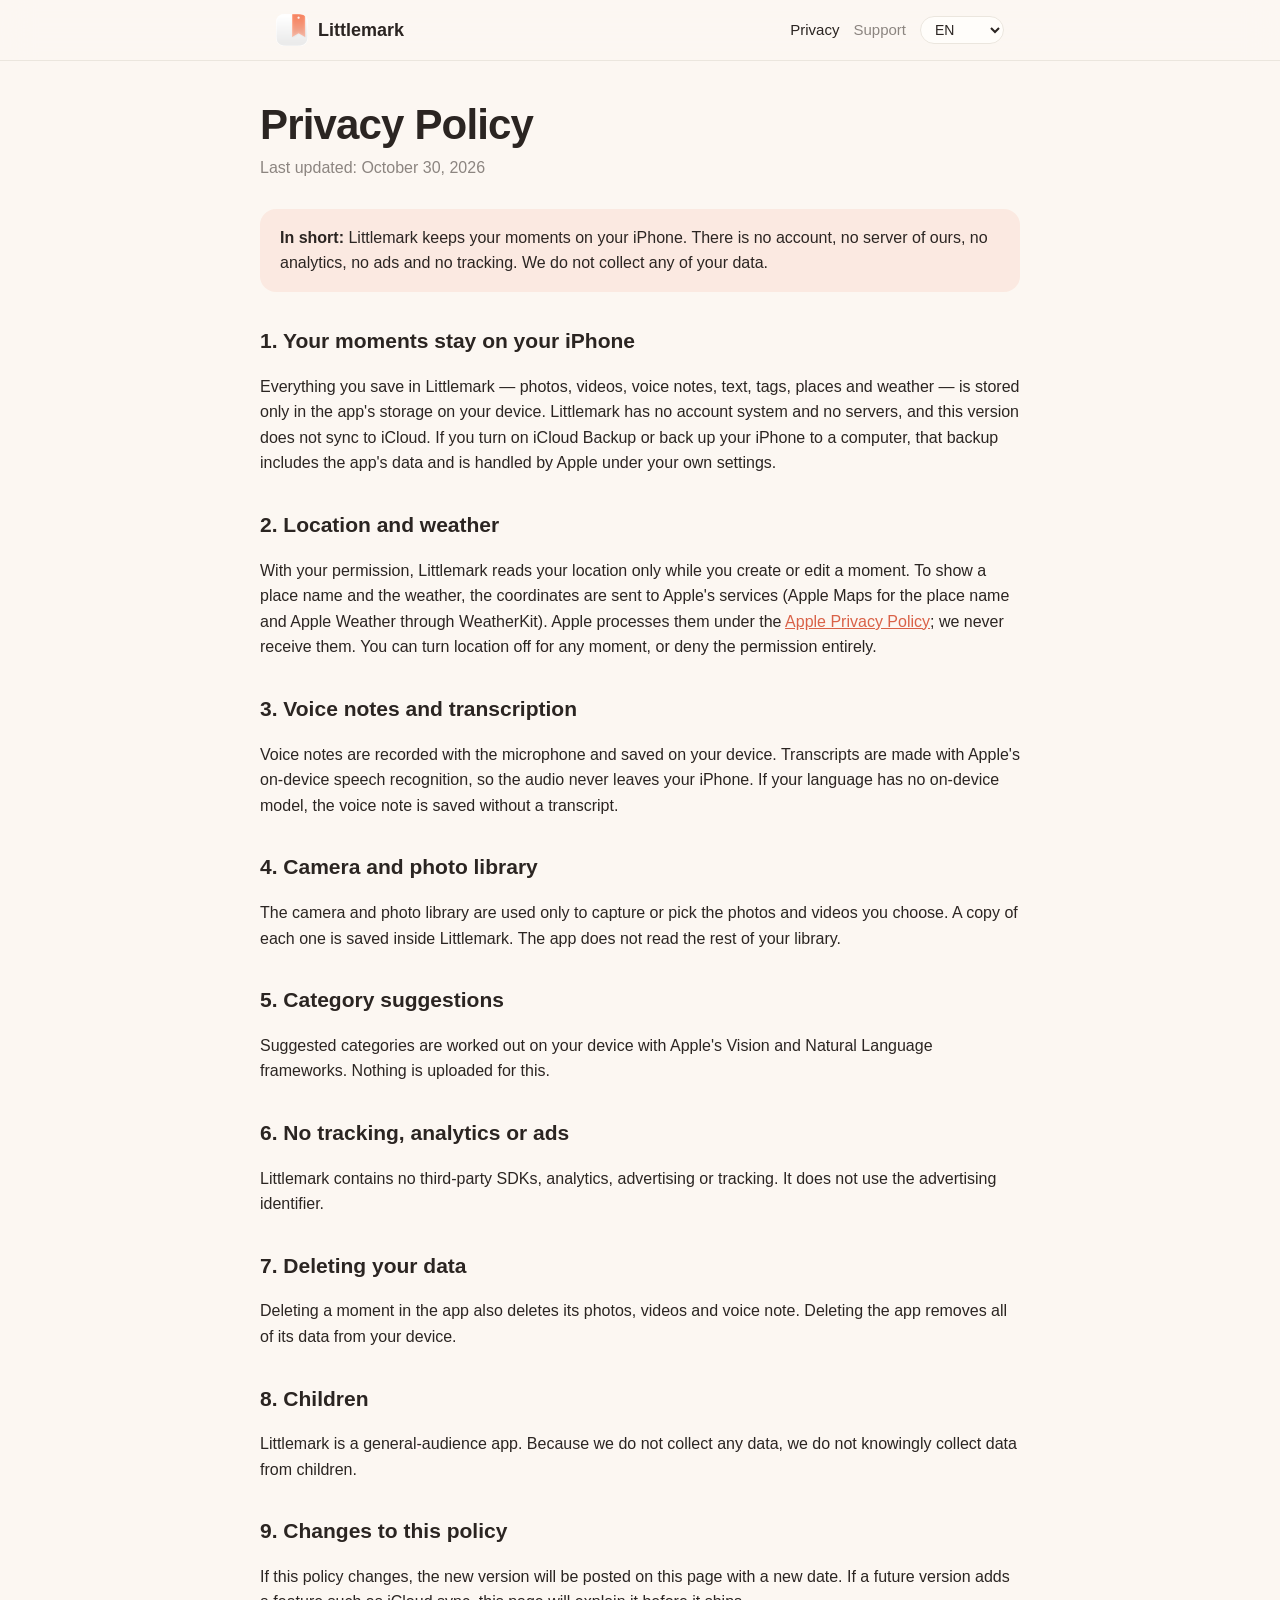
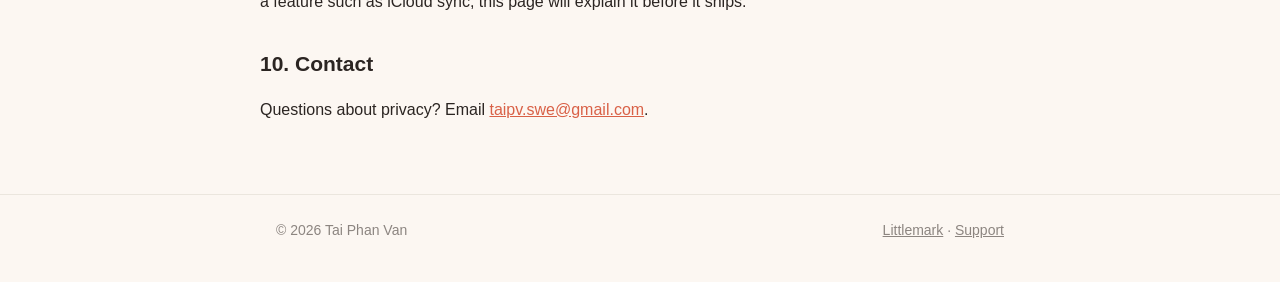
==== littlemark-landing/privacy.html @ 11c341d3 "feat(site): landing, privacy and support pages Static index, privacy and support pages in en/vi/ja, " ====
<!DOCTYPE html>
<html lang="en">
<head>
  <meta charset="UTF-8">
  <meta name="viewport" content="width=device-width, initial-scale=1.0">
  <title>Privacy Policy — Littlemark</title>
  <meta name="description" content="Littlemark keeps your moments on your iPhone. No account, no tracking, no data collection.">
  <link rel="icon" type="image/png" href="assets/app-icon.png">
  <link rel="apple-touch-icon" href="assets/apple-touch-icon.png">
  <link rel="stylesheet" href="assets/site.css">
</head>
<body>
  <nav>
    <div class="wrap">
      <a class="brand" href="index.html"><img src="assets/app-icon.png" alt="">Littlemark</a>
      <div class="nav-links">
        <a href="privacy.html" aria-current="page" data-i18n="nav.privacy">Privacy</a>
        <a href="support.html" data-i18n="nav.support">Support</a>
        <select class="lang" aria-label="Language">
          <option value="en">EN</option>
          <option value="vi">VI</option>
          <option value="ja">日本語</option>
        </select>
      </div>
    </div>
  </nav>

  <main class="wrap doc">
    <h1 data-i18n="title">Privacy Policy</h1>
    <p class="updated" data-i18n="updated">Last updated: October 30, 2026</p>

    <p class="summary" data-i18n="summary"><strong>In short:</strong> Littlemark keeps your moments on your iPhone. There is no account, no server of ours, no analytics, no ads and no tracking. We do not collect any of your data.</p>

    <h2 data-i18n="s1.title">1. Your moments stay on your iPhone</h2>
    <p data-i18n="s1.body">Everything you save in Littlemark — photos, videos, voice notes, text, tags, places and weather — is stored only in the app's storage on your device. Littlemark has no account system and no servers, and this version does not sync to iCloud. If you turn on iCloud Backup or back up your iPhone to a computer, that backup includes the app's data and is handled by Apple under your own settings.</p>

    <h2 data-i18n="s2.title">2. Location and weather</h2>
    <p data-i18n="s2.body">With your permission, Littlemark reads your location only while you create or edit a moment. To show a place name and the weather, the coordinates are sent to Apple's services (Apple Maps for the place name and Apple Weather through WeatherKit). Apple processes them under the <a href="https://www.apple.com/legal/privacy/">Apple Privacy Policy</a>; we never receive them. You can turn location off for any moment, or deny the permission entirely.</p>

    <h2 data-i18n="s3.title">3. Voice notes and transcription</h2>
    <p data-i18n="s3.body">Voice notes are recorded with the microphone and saved on your device. Transcripts are made with Apple's on-device speech recognition, so the audio never leaves your iPhone. If your language has no on-device model, the voice note is saved without a transcript.</p>

    <h2 data-i18n="s4.title">4. Camera and photo library</h2>
    <p data-i18n="s4.body">The camera and photo library are used only to capture or pick the photos and videos you choose. A copy of each one is saved inside Littlemark. The app does not read the rest of your library.</p>

    <h2 data-i18n="s5.title">5. Category suggestions</h2>
    <p data-i18n="s5.body">Suggested categories are worked out on your device with Apple's Vision and Natural Language frameworks. Nothing is uploaded for this.</p>

    <h2 data-i18n="s6.title">6. No tracking, analytics or ads</h2>
    <p data-i18n="s6.body">Littlemark contains no third-party SDKs, analytics, advertising or tracking. It does not use the advertising identifier.</p>

    <h2 data-i18n="s7.title">7. Deleting your data</h2>
    <p data-i18n="s7.body">Deleting a moment in the app also deletes its photos, videos and voice note. Deleting the app removes all of its data from your device.</p>

    <h2 data-i18n="s8.title">8. Children</h2>
    <p data-i18n="s8.body">Littlemark is a general-audience app. Because we do not collect any data, we do not knowingly collect data from children.</p>

    <h2 data-i18n="s9.title">9. Changes to this policy</h2>
    <p data-i18n="s9.body">If this policy changes, the new version will be posted on this page with a new date. If a future version adds a feature such as iCloud sync, this page will explain it before it ships.</p>

    <h2 data-i18n="s10.title">10. Contact</h2>
    <p data-i18n="s10.body">Questions about privacy? Email <a href="mailto:taipv.swe@gmail.com">taipv.swe@gmail.com</a>.</p>
  </main>

  <footer>
    <div class="wrap">
      <span data-i18n="footer.rights">© 2026 Tai Phan Van</span>
      <span><a href="index.html">Littlemark</a> · <a href="support.html" data-i18n="nav.support">Support</a></span>
    </div>
  </footer>

  <script>
    window.PAGE_STRINGS = {
      vi: {
        "meta.title": "Chính sách quyền riêng tư — Littlemark",
        "title": "Chính sách quyền riêng tư",
        "updated": "Cập nhật lần cuối: 30/10/2026",
        "summary": "<strong>Tóm tắt:</strong> Littlemark giữ các khoảnh khắc của bạn ngay trên iPhone. Không tài khoản, không máy chủ riêng, không phân tích, không quảng cáo, không theo dõi. Chúng tôi không thu thập bất kỳ dữ liệu nào của bạn.",
        "s1.title": "1. Khoảnh khắc của bạn ở lại trên iPhone",
        "s1.body": "Mọi thứ bạn lưu trong Littlemark — ảnh, video, ghi âm, văn bản, thẻ, địa điểm và thời tiết — chỉ được lưu trong bộ nhớ của app trên thiết bị. Littlemark không có tài khoản, không có máy chủ, và phiên bản này không đồng bộ iCloud. Nếu bạn bật Sao lưu iCloud hoặc sao lưu iPhone vào máy tính, bản sao lưu đó sẽ bao gồm dữ liệu của app và do Apple xử lý theo cài đặt của bạn.",
        "s2.title": "2. Vị trí và thời tiết",
        "s2.body": "Khi bạn cho phép, Littlemark chỉ đọc vị trí lúc bạn tạo hoặc chỉnh sửa một khoảnh khắc. Để hiển thị tên địa điểm và thời tiết, toạ độ được gửi tới dịch vụ của Apple (Apple Maps cho tên địa điểm và Apple Weather qua WeatherKit). Apple xử lý dữ liệu này theo <a href=\"https://www.apple.com/vn/legal/privacy/\">Chính sách quyền riêng tư của Apple</a>; chúng tôi không bao giờ nhận được. Bạn có thể tắt vị trí cho từng khoảnh khắc hoặc từ chối quyền này.",
        "s3.title": "3. Ghi âm và chuyển giọng nói thành văn bản",
        "s3.body": "Ghi âm được thu bằng micro và lưu trên thiết bị. Văn bản được tạo bằng tính năng nhận dạng giọng nói ngay trên máy của Apple, nên âm thanh không bao giờ rời khỏi iPhone. Nếu ngôn ngữ của bạn chưa hỗ trợ nhận dạng trên máy, ghi âm sẽ được lưu mà không có văn bản.",
        "s4.title": "4. Camera và thư viện ảnh",
        "s4.body": "Camera và thư viện ảnh chỉ được dùng để chụp hoặc chọn ảnh, video mà bạn chọn. Mỗi tệp được lưu một bản sao trong Littlemark. App không đọc phần còn lại của thư viện.",
        "s5.title": "5. Gợi ý danh mục",
        "s5.body": "Danh mục gợi ý được tính ngay trên thiết bị bằng framework Vision và Natural Language của Apple. Không có gì được tải lên cho việc này.",
        "s6.title": "6. Không theo dõi, không phân tích, không quảng cáo",
        "s6.body": "Littlemark không chứa SDK bên thứ ba, công cụ phân tích, quảng cáo hay theo dõi. App không dùng mã định danh quảng cáo.",
        "s7.title": "7. Xoá dữ liệu",
        "s7.body": "Xoá một khoảnh khắc trong app sẽ xoá luôn ảnh, video và ghi âm của nó. Xoá app sẽ xoá toàn bộ dữ liệu của app khỏi thiết bị.",
        "s8.title": "8. Trẻ em",
        "s8.body": "Littlemark dành cho mọi lứa tuổi. Vì không thu thập dữ liệu nào, chúng tôi không cố ý thu thập dữ liệu của trẻ em.",
        "s9.title": "9. Thay đổi chính sách",
        "s9.body": "Nếu chính sách này thay đổi, phiên bản mới sẽ được đăng tại trang này kèm ngày cập nhật. Nếu phiên bản sau có thêm tính năng như đồng bộ iCloud, trang này sẽ giải thích trước khi phát hành.",
        "s10.title": "10. Liên hệ",
        "s10.body": "Có câu hỏi về quyền riêng tư? Email <a href=\"mailto:taipv.swe@gmail.com\">taipv.swe@gmail.com</a>."
      },
      ja: {
        "meta.title": "プライバシーポリシー — Littlemark",
        "title": "プライバシーポリシー",
        "updated": "最終更新日：2026年10月30日",
        "summary": "<strong>概要：</strong>Littlemark はあなたのモーメントを iPhone の中だけに保存します。アカウント、独自サーバー、分析、広告、トラッキングは一切ありません。私たちはあなたのデータを収集しません。",
        "s1.title": "1. モーメントは iPhone の中に",
        "s1.body": "Littlemark に保存したもの（写真、動画、音声メモ、テキスト、タグ、場所、天気）はすべて、デバイス上のアプリ領域にのみ保存されます。アカウントやサーバーはなく、このバージョンは iCloud と同期しません。iCloud バックアップやコンピュータへのバックアップを有効にしている場合、そのバックアップにはアプリのデータが含まれ、あなたの設定に従って Apple が管理します。",
        "s2.title": "2. 位置情報と天気",
        "s2.body": "許可された場合のみ、モーメントの作成・編集中に位置情報を読み取ります。場所の名前と天気を表示するため、座標は Apple のサービス（場所の名前は Apple マップ、天気は WeatherKit 経由の Apple Weather）に送信されます。これらは <a href=\"https://www.apple.com/jp/legal/privacy/\">Apple のプライバシーポリシー</a>に従って処理され、私たちが受け取ることはありません。モーメントごとに位置情報をオフにしたり、許可を拒否したりできます。",
        "s3.title": "3. 音声メモと文字起こし",
        "s3.body": "音声メモはマイクで録音され、デバイスに保存されます。文字起こしは Apple のオンデバイス音声認識で行われるため、音声が iPhone の外に出ることはありません。お使いの言語がオンデバイス認識に対応していない場合は、文字起こしなしで保存されます。",
        "s4.title": "4. カメラと写真ライブラリ",
        "s4.body": "カメラと写真ライブラリは、あなたが選んだ写真や動画の撮影・選択にのみ使用します。選んだものはコピーが Littlemark 内に保存されます。それ以外のライブラリは読み取りません。",
        "s5.title": "5. カテゴリの提案",
        "s5.body": "カテゴリの提案は、Apple の Vision と Natural Language フレームワークを使ってデバイス上で行われます。そのために何かがアップロードされることはありません。",
        "s6.title": "6. トラッキング・分析・広告なし",
        "s6.body": "Littlemark にはサードパーティ SDK、分析、広告、トラッキングは含まれていません。広告識別子も使用しません。",
        "s7.title": "7. データの削除",
        "s7.body": "アプリでモーメントを削除すると、その写真、動画、音声メモも削除されます。アプリを削除すると、すべてのデータがデバイスから消去されます。",
        "s8.title": "8. お子様について",
        "s8.body": "Littlemark は一般向けのアプリです。データを収集しないため、お子様のデータを意図的に収集することはありません。",
        "s9.title": "9. ポリシーの変更",
        "s9.body": "このポリシーを変更する場合は、新しい日付とともにこのページに掲載します。将来 iCloud 同期などの機能を追加する場合は、リリース前にこのページで説明します。",
        "s10.title": "10. お問い合わせ",
        "s10.body": "プライバシーに関するご質問は <a href=\"mailto:taipv.swe@gmail.com\">taipv.swe@gmail.com</a> までご連絡ください。"
      }
    };
  </script>
  <script src="assets/i18n.js"></script>
</body>
</html>
---- littlemark-landing/assets/site.css ----
:root {
  --accent: #F58563;
  --accent-dark: #D96147;
  --accent-soft: rgba(245, 133, 99, 0.12);
  --bg: #FCF7F2;
  --surface: #FFFDFA;
  --border: #EBE6DE;
  --text: #2B2522;
  --text-secondary: #8C8580;
}

@media (prefers-color-scheme: dark) {
  :root {
    --accent: #F58563;
    --accent-dark: #F29A7D;
    --accent-soft: rgba(245, 133, 99, 0.16);
    --bg: #161312;
    --surface: #211C1A;
    --border: #352E2B;
    --text: #F4EEEA;
    --text-secondary: #A89F99;
  }
}

* { box-sizing: border-box; }

html { -webkit-text-size-adjust: 100%; }

body {
  margin: 0;
  background: var(--bg);
  color: var(--text);
  font-family: ui-rounded, "SF Pro Rounded", -apple-system, BlinkMacSystemFont, "Segoe UI", "Hiragino Sans", "Noto Sans JP", sans-serif;
  line-height: 1.6;
  overflow-x: hidden;
}

a { color: var(--accent-dark); }

.wrap { max-width: 760px; margin: 0 auto; padding: 0 16px; }

/* Nav */
nav {
  position: sticky; top: 0; z-index: 10;
  background: color-mix(in srgb, var(--bg) 85%, transparent);
  backdrop-filter: blur(16px); -webkit-backdrop-filter: blur(16px);
  border-bottom: 1px solid var(--border);
}
nav .wrap { display: flex; align-items: center; justify-content: space-between; height: 60px; gap: 12px; }
.brand { display: flex; align-items: center; gap: 10px; text-decoration: none; color: var(--text); font-weight: 700; font-size: 18px; }
.brand img { width: 32px; height: 32px; border-radius: 8px; }
.nav-links { display: flex; align-items: center; gap: 14px; font-size: 15px; }
.nav-links a { text-decoration: none; color: var(--text-secondary); }
.nav-links a:hover, .nav-links a[aria-current="page"] { color: var(--text); }
.lang {
  font: inherit; font-size: 14px; color: var(--text);
  background: var(--surface); border: 1px solid var(--border); border-radius: 999px;
  padding: 4px 10px;
}

/* Hero */
.hero { text-align: center; padding: 64px 0 40px; }
.hero img.icon { width: 112px; height: 112px; border-radius: 26px; box-shadow: 0 12px 32px rgba(217, 97, 71, 0.25); }
.hero h1 { font-size: clamp(34px, 7vw, 52px); line-height: 1.1; margin: 24px 0 12px; letter-spacing: -0.02em; }
.hero p.lead { font-size: 19px; color: var(--text-secondary); max-width: 520px; margin: 0 auto 28px; }
.button {
  display: inline-block; text-decoration: none; font-weight: 600;
  background: var(--accent); color: #fff; padding: 12px 24px; border-radius: 999px;
}
.button:hover { background: var(--accent-dark); color: #fff; }
.tagline { margin-top: 18px; font-style: italic; color: var(--text-secondary); }

/* Features */
.features { display: grid; grid-template-columns: repeat(auto-fit, minmax(220px, 1fr)); gap: 14px; padding: 16px 0 56px; }
.card { background: var(--surface); border: 1px solid var(--border); border-radius: 18px; padding: 20px; }
.card .emoji { font-size: 26px; }
.card h3 { margin: 8px 0 6px; font-size: 18px; }
.card p { margin: 0; color: var(--text-secondary); font-size: 15px; }

/* Screenshots */
.shots { display: flex; gap: 14px; overflow-x: auto; padding: 4px 0 48px; scroll-snap-type: x mandatory; }
.shots img { height: 460px; max-width: 75vw; object-fit: contain; border-radius: 28px; border: 1px solid var(--border); scroll-snap-align: center; }

/* Documents */
.doc { padding: 40px 0 56px; }
.doc h1 { font-size: clamp(30px, 6vw, 42px); line-height: 1.15; margin: 0 0 6px; letter-spacing: -0.02em; }
.doc .updated { color: var(--text-secondary); margin: 0 0 28px; }
.doc .summary { background: var(--accent-soft); border-radius: 16px; padding: 16px 20px; margin-bottom: 8px; }
.doc h2 { font-size: 21px; margin: 32px 0 8px; }
.doc ul { padding-left: 22px; }
.doc li { margin-bottom: 6px; }
details { background: var(--surface); border: 1px solid var(--border); border-radius: 14px; padding: 14px 18px; margin-bottom: 10px; }
summary { cursor: pointer; font-weight: 600; }
details p { margin: 10px 0 0; color: var(--text-secondary); }

footer { border-top: 1px solid var(--border); padding: 24px 0 40px; color: var(--text-secondary); font-size: 14px; }
footer .wrap { display: flex; flex-wrap: wrap; gap: 8px 18px; justify-content: space-between; }
footer a { color: var(--text-secondary); }

@media (max-width: 480px) {
  .nav-links .hide-sm { display: none; }
  .hero { padding-top: 44px; }
}
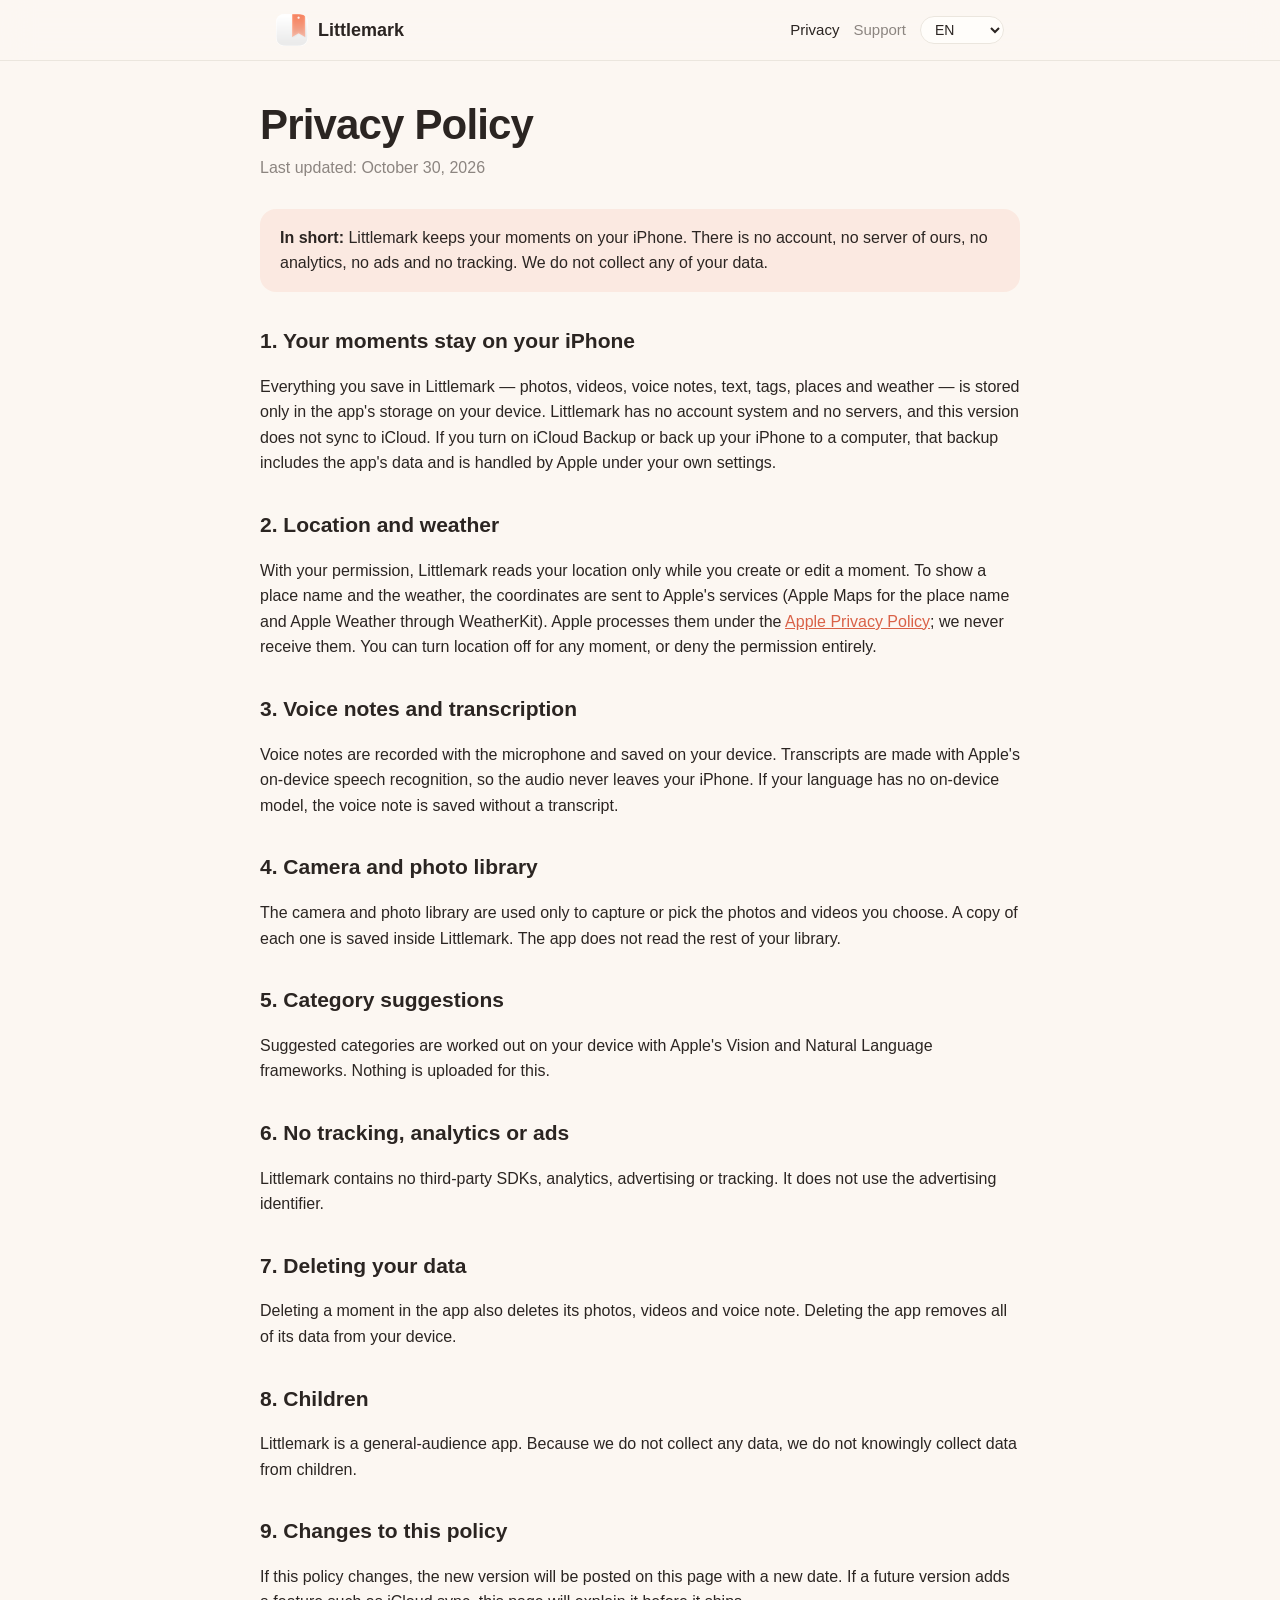
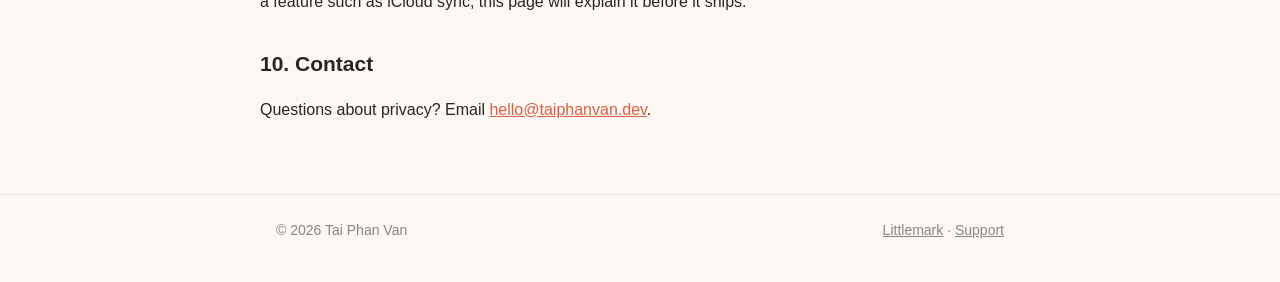
==== commit c25fa45f: "feat(site): deploy landing via GitHub Pages, update contact email" ====
--- a/littlemark-landing/privacy.html
+++ b/littlemark-landing/privacy.html
@@ -59,7 +59,7 @@
     <p data-i18n="s9.body">If this policy changes, the new version will be posted on this page with a new date. If a future version adds a feature such as iCloud sync, this page will explain it before it ships.</p>
 
     <h2 data-i18n="s10.title">10. Contact</h2>
-    <p data-i18n="s10.body">Questions about privacy? Email <a href="mailto:taipv.swe@gmail.com">taipv.swe@gmail.com</a>.</p>
+    <p data-i18n="s10.body">Questions about privacy? Email <a href="mailto:hello@taiphanvan.dev">hello@taiphanvan.dev</a>.</p>
   </main>
 
   <footer>
@@ -95,7 +95,7 @@
         "s9.title": "9. Thay đổi chính sách",
         "s9.body": "Nếu chính sách này thay đổi, phiên bản mới sẽ được đăng tại trang này kèm ngày cập nhật. Nếu phiên bản sau có thêm tính năng như đồng bộ iCloud, trang này sẽ giải thích trước khi phát hành.",
         "s10.title": "10. Liên hệ",
-        "s10.body": "Có câu hỏi về quyền riêng tư? Email <a href=\"mailto:taipv.swe@gmail.com\">taipv.swe@gmail.com</a>."
+        "s10.body": "Có câu hỏi về quyền riêng tư? Email <a href=\"mailto:hello@taiphanvan.dev\">hello@taiphanvan.dev</a>."
       },
       ja: {
         "meta.title": "プライバシーポリシー — Littlemark",
@@ -121,7 +121,7 @@
         "s9.title": "9. ポリシーの変更",
         "s9.body": "このポリシーを変更する場合は、新しい日付とともにこのページに掲載します。将来 iCloud 同期などの機能を追加する場合は、リリース前にこのページで説明します。",
         "s10.title": "10. お問い合わせ",
-        "s10.body": "プライバシーに関するご質問は <a href=\"mailto:taipv.swe@gmail.com\">taipv.swe@gmail.com</a> までご連絡ください。"
+        "s10.body": "プライバシーに関するご質問は <a href=\"mailto:hello@taiphanvan.dev\">hello@taiphanvan.dev</a> までご連絡ください。"
       }
     };
   </script>
